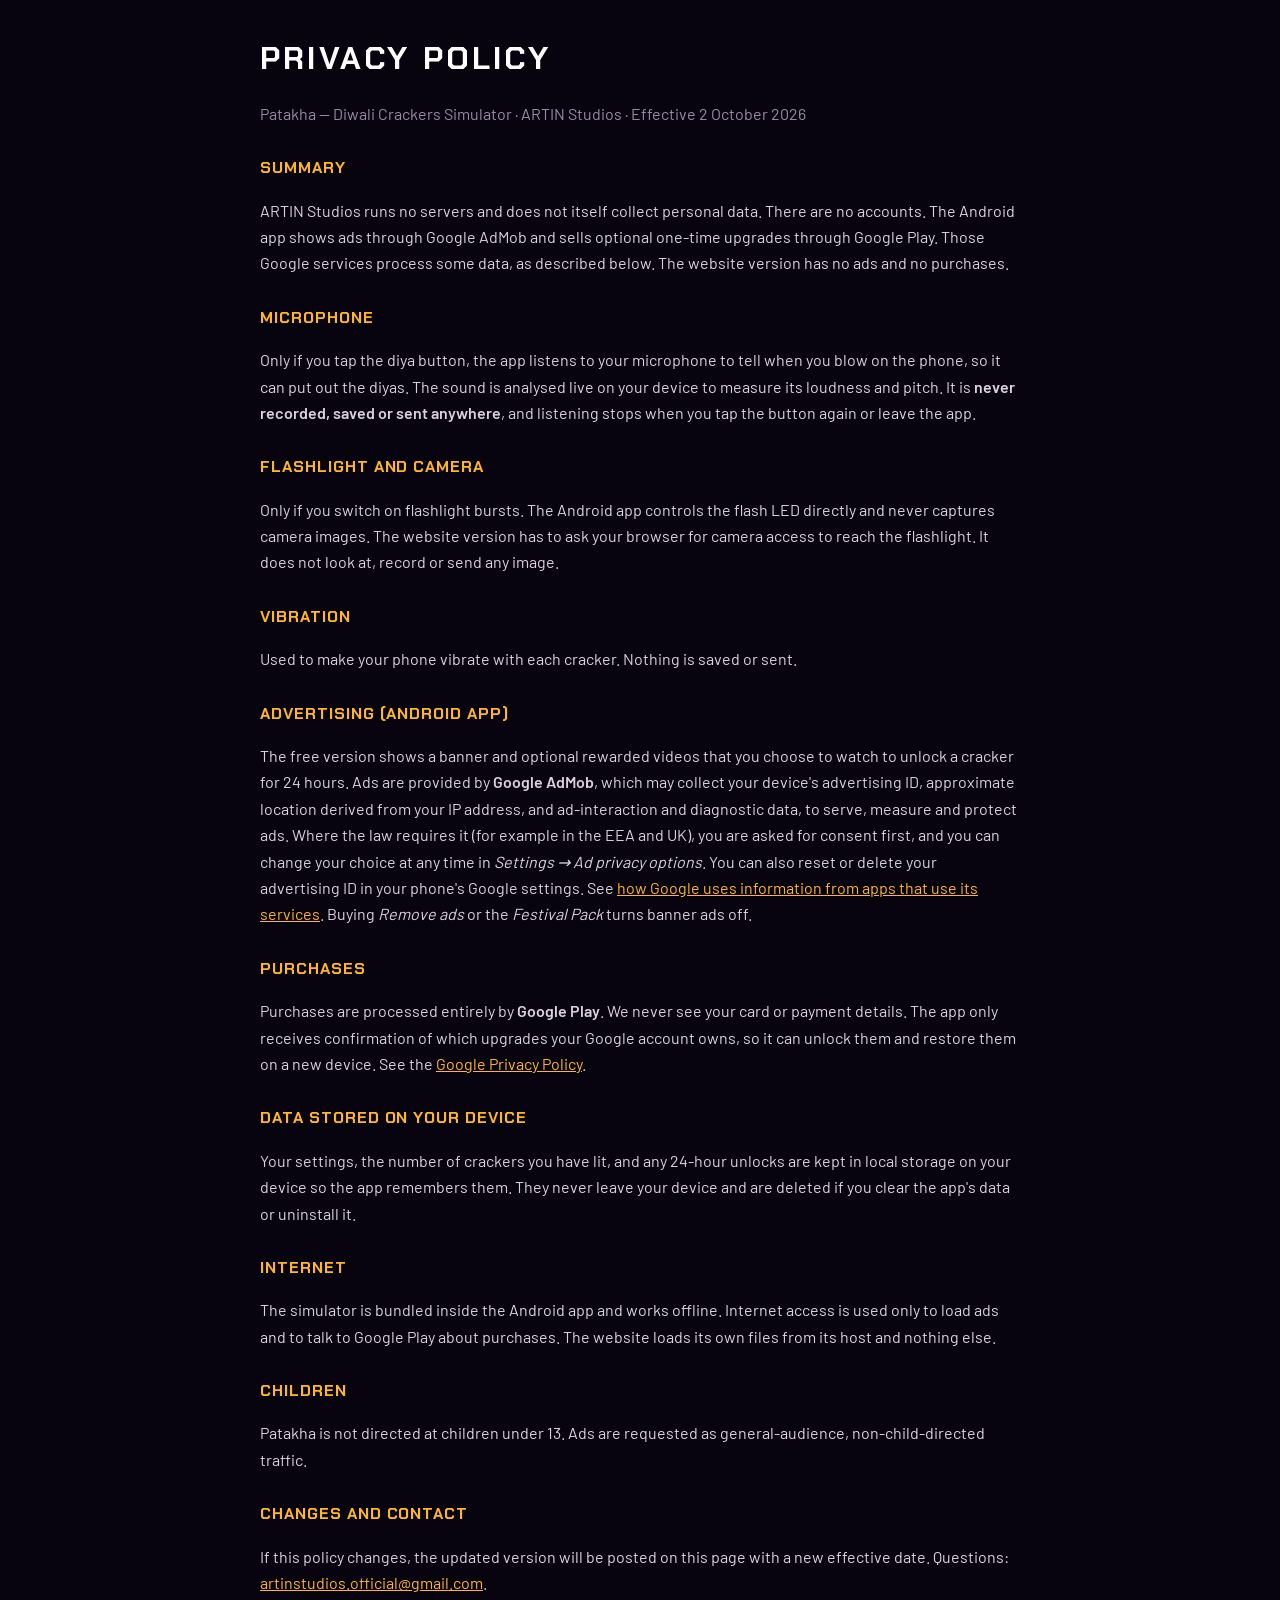
==== privacy.html @ 7e2923f3 "Patakha 0.1.0: Diwali Crackers Simulator web app First version of the ARTIN Studios Diwali crackers " ====
<!doctype html>
<html lang="en">
<head>
  <meta charset="utf-8" />
  <meta name="viewport" content="width=device-width, initial-scale=1" />
  <title>Privacy Policy — Patakha by ARTIN Studios</title>
  <link rel="stylesheet" href="css/fonts.css" />
  <style>
    body { margin: 0; background: #07040f; color: #ddd0e2; font: 16px/1.65 'Barlow', system-ui, sans-serif; }
    main { max-width: 760px; margin: 0 auto; padding: 32px 20px 60px; }
    h1 { font-family: 'Chakra Petch', sans-serif; font-weight: 700; letter-spacing: .1em; text-transform: uppercase; color: #fff; margin: 0 0 4px; }
    h2 { font-family: 'Chakra Petch', sans-serif; color: #ffb627; letter-spacing: .06em; text-transform: uppercase; font-size: 16px; margin: 28px 0 6px; }
    .muted { color: #9a8aa8; } a { color: #ffb627; }
  </style>
</head>
<body>
<main>
  <h1>Privacy Policy</h1>
  <p class="muted">Patakha — Diwali Crackers Simulator · ARTIN Studios · Effective 2 October 2026</p>

  <h2>Summary</h2>
  <p>ARTIN Studios runs no servers and does not itself collect personal data. There are no accounts. The Android app shows ads through Google AdMob and sells optional one-time upgrades through Google Play. Those Google services process some data, as described below. The website version has no ads and no purchases.</p>

  <h2>Microphone</h2>
  <p>Only if you tap the diya button, the app listens to your microphone to tell when you blow on the phone, so it can put out the diyas. The sound is analysed live on your device to measure its loudness and pitch. It is <b>never recorded, saved or sent anywhere</b>, and listening stops when you tap the button again or leave the app.</p>

  <h2>Flashlight and camera</h2>
  <p>Only if you switch on flashlight bursts. The Android app controls the flash LED directly and never captures camera images. The website version has to ask your browser for camera access to reach the flashlight. It does not look at, record or send any image.</p>

  <h2>Vibration</h2>
  <p>Used to make your phone vibrate with each cracker. Nothing is saved or sent.</p>

  <h2>Advertising (Android app)</h2>
  <p>The free version shows a banner and optional rewarded videos that you choose to watch to unlock a cracker for 24 hours. Ads are provided by <b>Google AdMob</b>, which may collect your device's advertising ID, approximate location derived from your IP address, and ad-interaction and diagnostic data, to serve, measure and protect ads. Where the law requires it (for example in the EEA and UK), you are asked for consent first, and you can change your choice at any time in <i>Settings → Ad privacy options</i>. You can also reset or delete your advertising ID in your phone's Google settings. See <a href="https://policies.google.com/technologies/partner-sites">how Google uses information from apps that use its services</a>. Buying <i>Remove ads</i> or the <i>Festival Pack</i> turns banner ads off.</p>

  <h2>Purchases</h2>
  <p>Purchases are processed entirely by <b>Google Play</b>. We never see your card or payment details. The app only receives confirmation of which upgrades your Google account owns, so it can unlock them and restore them on a new device. See the <a href="https://policies.google.com/privacy">Google Privacy Policy</a>.</p>

  <h2>Data stored on your device</h2>
  <p>Your settings, the number of crackers you have lit, and any 24-hour unlocks are kept in local storage on your device so the app remembers them. They never leave your device and are deleted if you clear the app's data or uninstall it.</p>

  <h2>Internet</h2>
  <p>The simulator is bundled inside the Android app and works offline. Internet access is used only to load ads and to talk to Google Play about purchases. The website loads its own files from its host and nothing else.</p>

  <h2>Children</h2>
  <p>Patakha is not directed at children under 13. Ads are requested as general-audience, non-child-directed traffic.</p>

  <h2>Changes and contact</h2>
  <p>If this policy changes, the updated version will be posted on this page with a new effective date. Questions: <a href="mailto:artinstudios.official@gmail.com">artinstudios.official@gmail.com</a>.</p>
</main>
</body>
</html>
---- css/fonts.css ----
/* Self-hosted Google Fonts (SIL Open Font License 1.1) so the app works offline. See fonts/README.md. */
@font-face {
  font-family: 'Barlow';
  font-style: normal;
  font-weight: 400;
  font-display: swap;
  src: url(../fonts/Barlow-400.woff2) format('woff2');
  unicode-range: U+0000-00FF, U+0131, U+0152-0153, U+02BB-02BC, U+02C6, U+02DA, U+02DC, U+0304, U+0308, U+0329, U+2000-206F, U+20AC, U+2122, U+2191, U+2193, U+2212, U+2215, U+FEFF, U+FFFD;
}
@font-face {
  font-family: 'Barlow';
  font-style: normal;
  font-weight: 500;
  font-display: swap;
  src: url(../fonts/Barlow-500.woff2) format('woff2');
  unicode-range: U+0000-00FF, U+0131, U+0152-0153, U+02BB-02BC, U+02C6, U+02DA, U+02DC, U+0304, U+0308, U+0329, U+2000-206F, U+20AC, U+2122, U+2191, U+2193, U+2212, U+2215, U+FEFF, U+FFFD;
}
@font-face {
  font-family: 'Barlow';
  font-style: normal;
  font-weight: 600;
  font-display: swap;
  src: url(../fonts/Barlow-600.woff2) format('woff2');
  unicode-range: U+0000-00FF, U+0131, U+0152-0153, U+02BB-02BC, U+02C6, U+02DA, U+02DC, U+0304, U+0308, U+0329, U+2000-206F, U+20AC, U+2122, U+2191, U+2193, U+2212, U+2215, U+FEFF, U+FFFD;
}
@font-face {
  font-family: 'Chakra Petch';
  font-style: normal;
  font-weight: 600;
  font-display: swap;
  src: url(../fonts/ChakraPetch-600.woff2) format('woff2');
  unicode-range: U+0000-00FF, U+0131, U+0152-0153, U+02BB-02BC, U+02C6, U+02DA, U+02DC, U+0304, U+0308, U+0329, U+2000-206F, U+20AC, U+2122, U+2191, U+2193, U+2212, U+2215, U+FEFF, U+FFFD;
}
@font-face {
  font-family: 'Chakra Petch';
  font-style: normal;
  font-weight: 700;
  font-display: swap;
  src: url(../fonts/ChakraPetch-700.woff2) format('woff2');
  unicode-range: U+0000-00FF, U+0131, U+0152-0153, U+02BB-02BC, U+02C6, U+02DA, U+02DC, U+0304, U+0308, U+0329, U+2000-206F, U+20AC, U+2122, U+2191, U+2193, U+2212, U+2215, U+FEFF, U+FFFD;
}
@font-face {
  font-family: 'Share Tech Mono';
  font-style: normal;
  font-weight: 400;
  font-display: swap;
  src: url(../fonts/ShareTechMono-400.woff2) format('woff2');
  unicode-range: U+0000-00FF, U+0131, U+0152-0153, U+02BB-02BC, U+02C6, U+02DA, U+02DC, U+0304, U+0308, U+0329, U+2000-206F, U+20AC, U+2122, U+2191, U+2193, U+2212, U+2215, U+FEFF, U+FFFD;
}
@font-face {
  font-family: 'Yatra One';
  font-style: normal;
  font-weight: 400;
  font-display: swap;
  src: url(../fonts/YatraOne-deva.woff2) format('woff2');
  unicode-range: U+0900-097F, U+1CD0-1CF9, U+200C-200D, U+20A8, U+20B9, U+20F0, U+25CC, U+A830-A839, U+A8E0-A8FF, U+11B00-11B09;
}
@font-face {
  font-family: 'Yatra One';
  font-style: normal;
  font-weight: 400;
  font-display: swap;
  src: url(../fonts/YatraOne-latin.woff2) format('woff2');
  unicode-range: U+0000-00FF, U+0131, U+0152-0153, U+02BB-02BC, U+02C6, U+02DA, U+02DC, U+0304, U+0308, U+0329, U+2000-206F, U+20AC, U+2122, U+2191, U+2193, U+2212, U+2215, U+FEFF, U+FFFD;
}
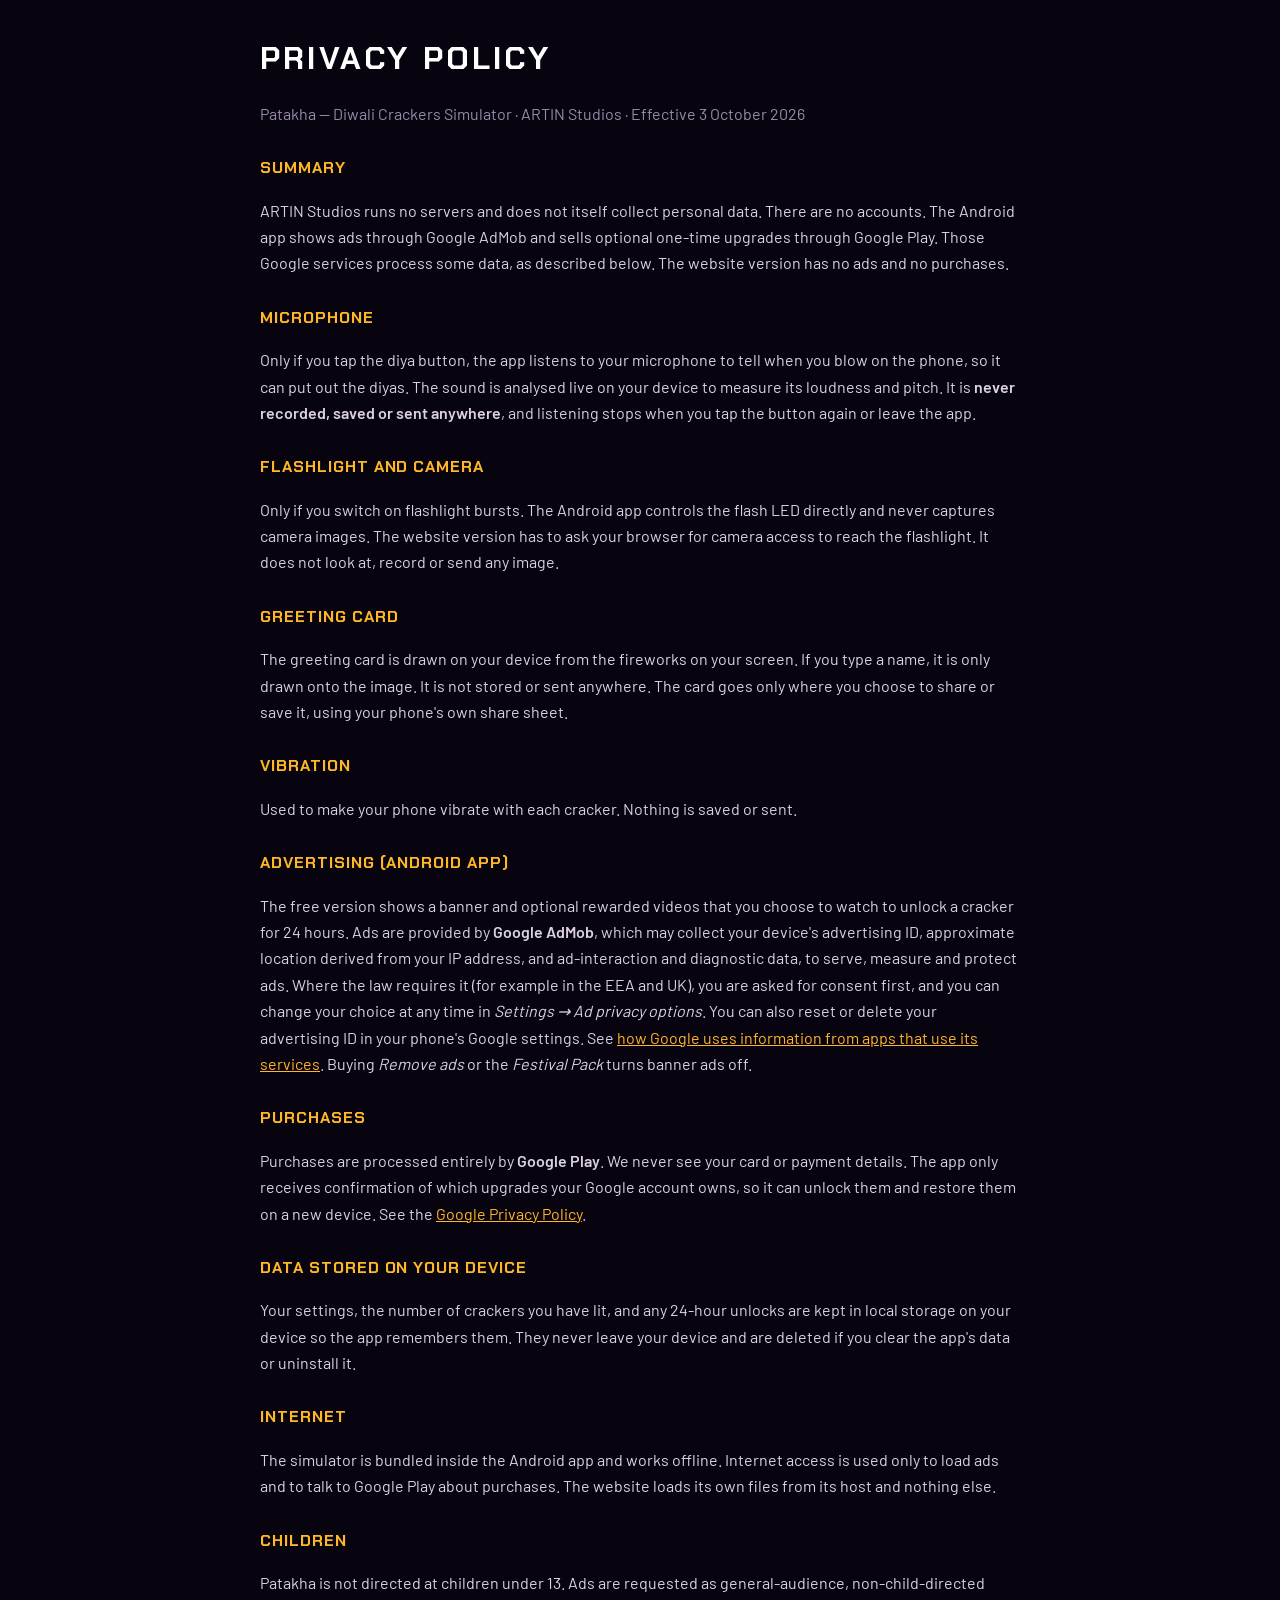
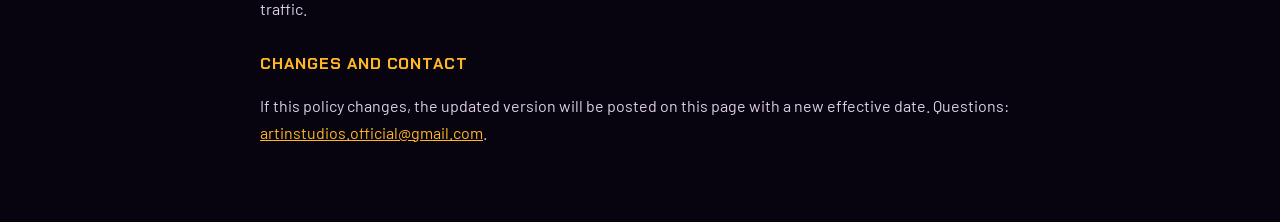
==== commit 6d295c3f: "Patakha 0.2.0: new logo, themes, mute/clear, sensitive blowing, more crackers - New lamp logo (flame" ====
--- a/privacy.html
+++ b/privacy.html
@@ -16,7 +16,7 @@
 <body>
 <main>
   <h1>Privacy Policy</h1>
-  <p class="muted">Patakha — Diwali Crackers Simulator · ARTIN Studios · Effective 2 October 2026</p>
+  <p class="muted">Patakha — Diwali Crackers Simulator · ARTIN Studios · Effective 3 October 2026</p>
 
   <h2>Summary</h2>
   <p>ARTIN Studios runs no servers and does not itself collect personal data. There are no accounts. The Android app shows ads through Google AdMob and sells optional one-time upgrades through Google Play. Those Google services process some data, as described below. The website version has no ads and no purchases.</p>
@@ -26,6 +26,9 @@
 
   <h2>Flashlight and camera</h2>
   <p>Only if you switch on flashlight bursts. The Android app controls the flash LED directly and never captures camera images. The website version has to ask your browser for camera access to reach the flashlight. It does not look at, record or send any image.</p>
+
+  <h2>Greeting card</h2>
+  <p>The greeting card is drawn on your device from the fireworks on your screen. If you type a name, it is only drawn onto the image. It is not stored or sent anywhere. The card goes only where you choose to share or save it, using your phone's own share sheet.</p>
 
   <h2>Vibration</h2>
   <p>Used to make your phone vibrate with each cracker. Nothing is saved or sent.</p>
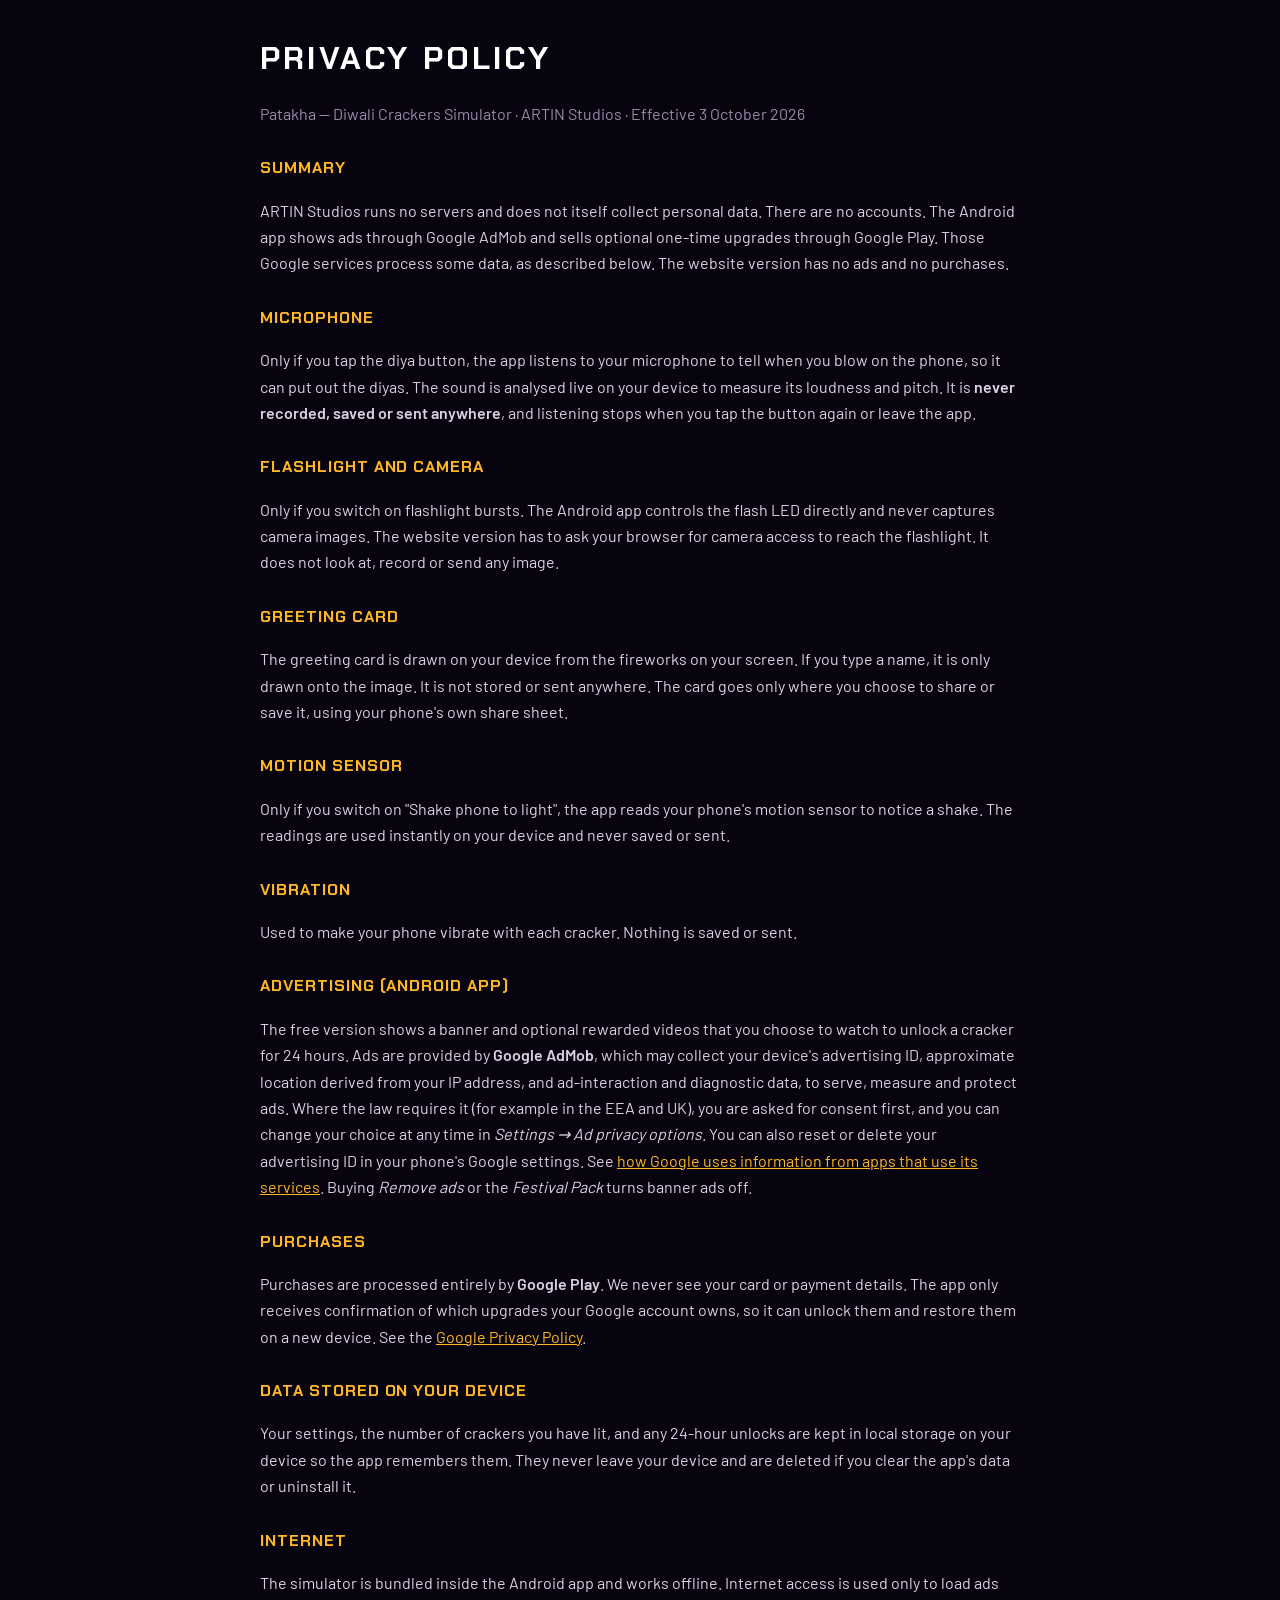
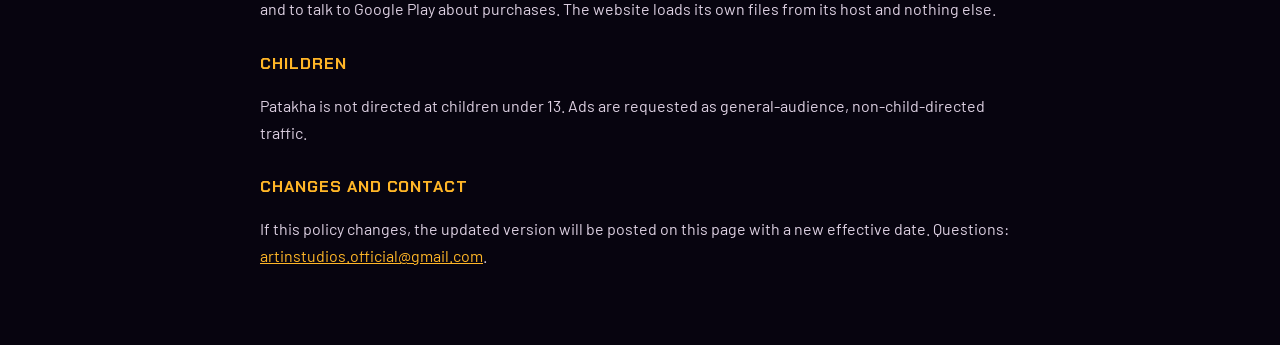
==== commit 59978529: "Patakha 0.3.0: real lighting, 10 backgrounds, About Diwali, green impact - Sparkler "A" logo (two ph" ====
--- a/privacy.html
+++ b/privacy.html
@@ -30,6 +30,9 @@
   <h2>Greeting card</h2>
   <p>The greeting card is drawn on your device from the fireworks on your screen. If you type a name, it is only drawn onto the image. It is not stored or sent anywhere. The card goes only where you choose to share or save it, using your phone's own share sheet.</p>
 
+  <h2>Motion sensor</h2>
+  <p>Only if you switch on "Shake phone to light", the app reads your phone's motion sensor to notice a shake. The readings are used instantly on your device and never saved or sent.</p>
+
   <h2>Vibration</h2>
   <p>Used to make your phone vibrate with each cracker. Nothing is saved or sent.</p>
 
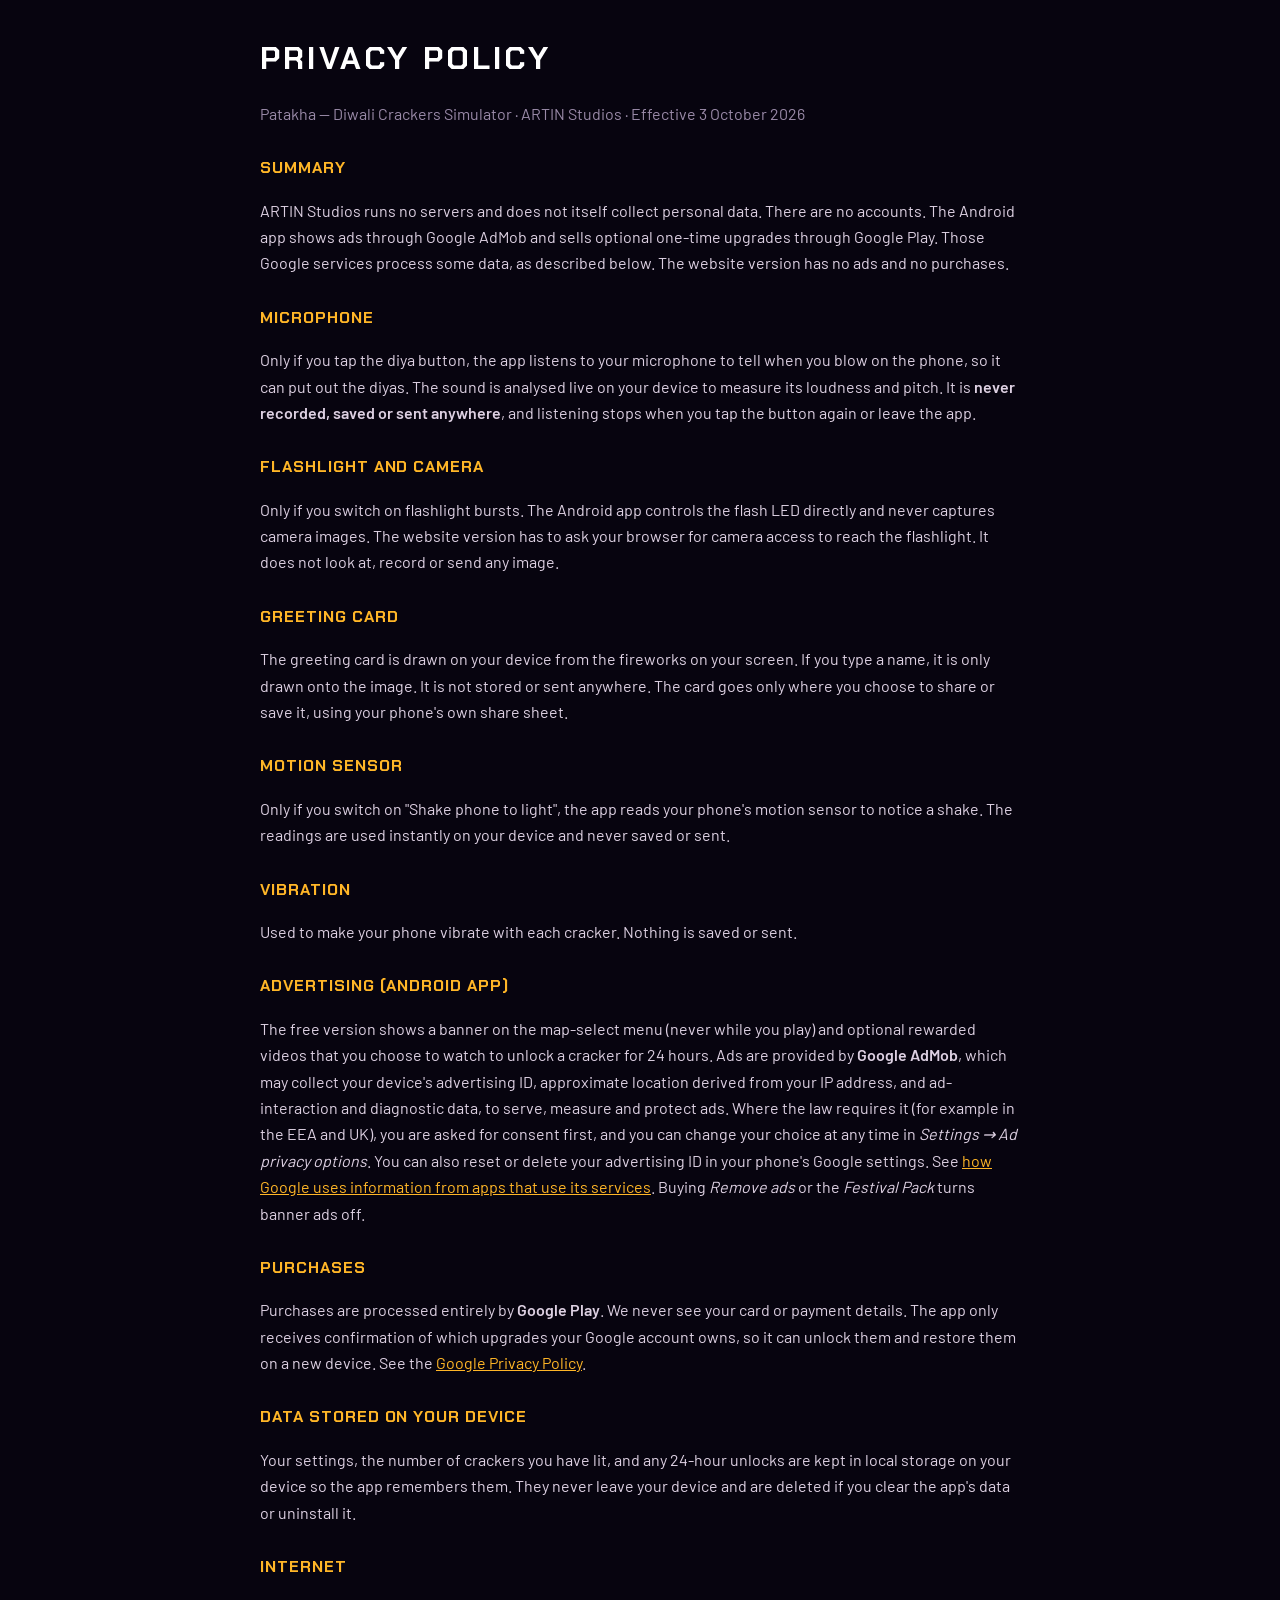
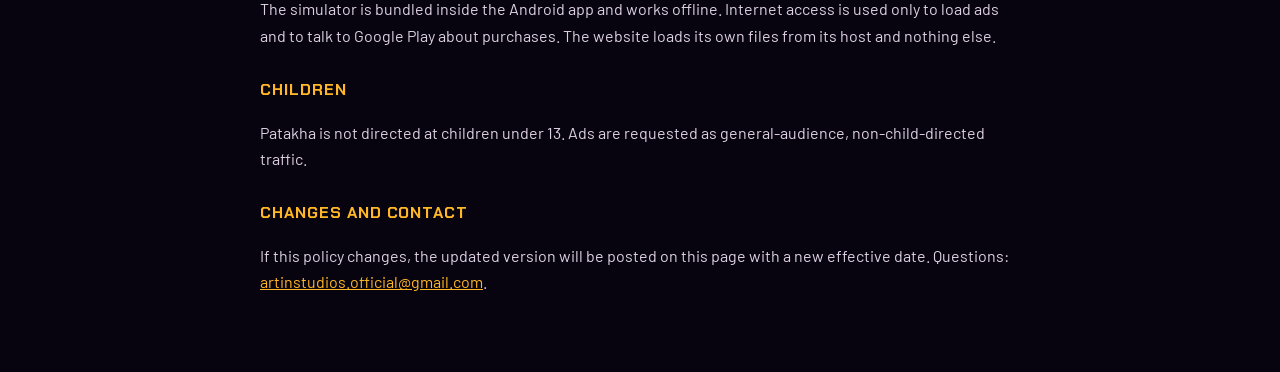
==== commit de41efb1: "Patakha 0.9.0: easy controls, tutorial, no ads in play Banner ads now show only on the map-select me" ====
--- a/privacy.html
+++ b/privacy.html
@@ -37,7 +37,7 @@
   <p>Used to make your phone vibrate with each cracker. Nothing is saved or sent.</p>
 
   <h2>Advertising (Android app)</h2>
-  <p>The free version shows a banner and optional rewarded videos that you choose to watch to unlock a cracker for 24 hours. Ads are provided by <b>Google AdMob</b>, which may collect your device's advertising ID, approximate location derived from your IP address, and ad-interaction and diagnostic data, to serve, measure and protect ads. Where the law requires it (for example in the EEA and UK), you are asked for consent first, and you can change your choice at any time in <i>Settings → Ad privacy options</i>. You can also reset or delete your advertising ID in your phone's Google settings. See <a href="https://policies.google.com/technologies/partner-sites">how Google uses information from apps that use its services</a>. Buying <i>Remove ads</i> or the <i>Festival Pack</i> turns banner ads off.</p>
+  <p>The free version shows a banner on the map-select menu (never while you play) and optional rewarded videos that you choose to watch to unlock a cracker for 24 hours. Ads are provided by <b>Google AdMob</b>, which may collect your device's advertising ID, approximate location derived from your IP address, and ad-interaction and diagnostic data, to serve, measure and protect ads. Where the law requires it (for example in the EEA and UK), you are asked for consent first, and you can change your choice at any time in <i>Settings → Ad privacy options</i>. You can also reset or delete your advertising ID in your phone's Google settings. See <a href="https://policies.google.com/technologies/partner-sites">how Google uses information from apps that use its services</a>. Buying <i>Remove ads</i> or the <i>Festival Pack</i> turns banner ads off.</p>
 
   <h2>Purchases</h2>
   <p>Purchases are processed entirely by <b>Google Play</b>. We never see your card or payment details. The app only receives confirmation of which upgrades your Google account owns, so it can unlock them and restore them on a new device. See the <a href="https://policies.google.com/privacy">Google Privacy Policy</a>.</p>
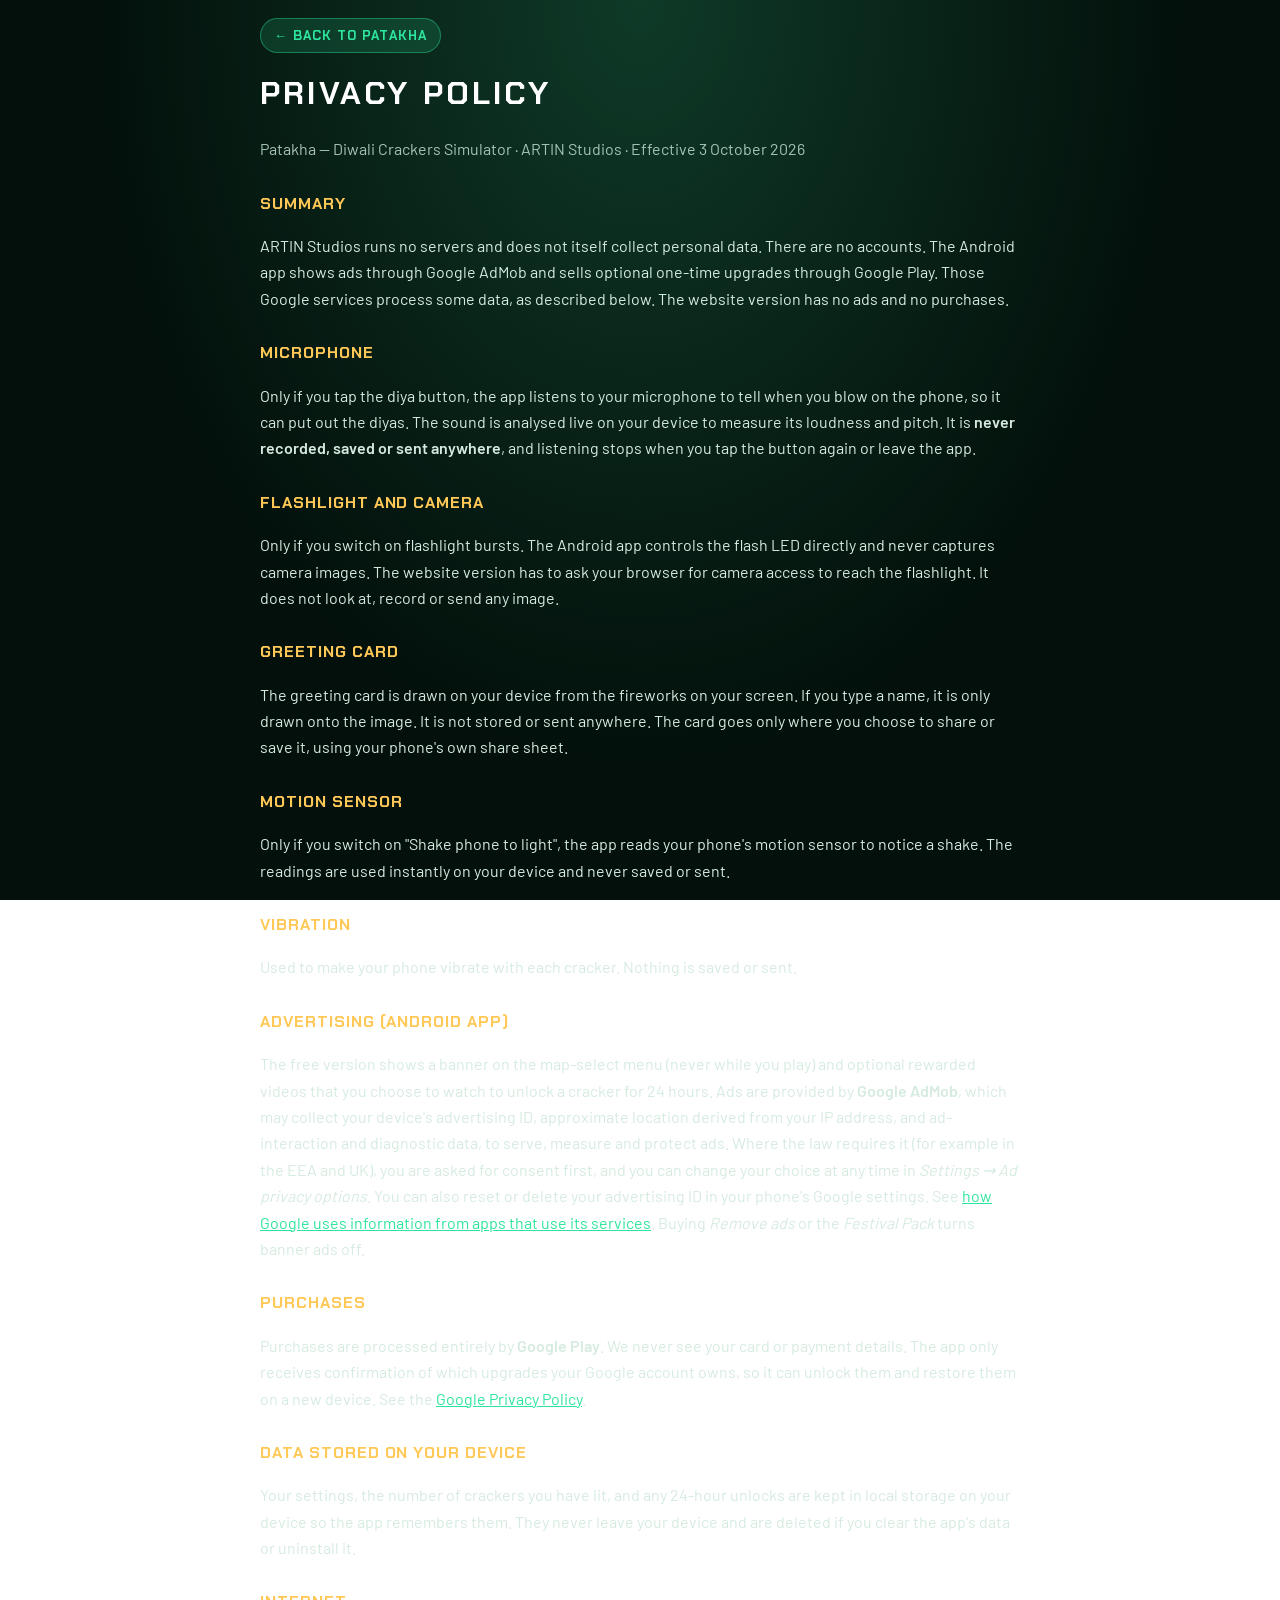
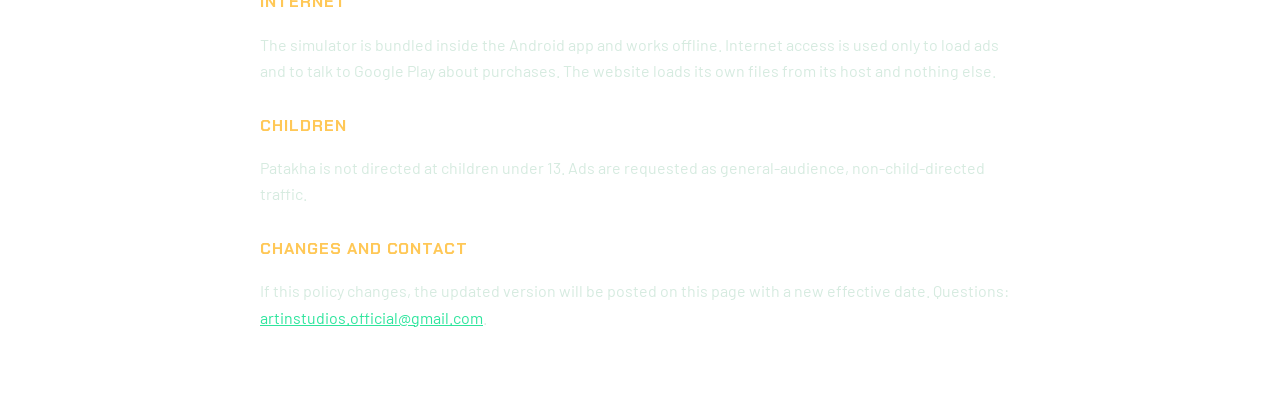
==== commit 4d902f20: "Patakha 0.10.0: 35 crackers, wait and watch, one action button Adds 22 crackers (35 in all, 76 varia" ====
--- a/privacy.html
+++ b/privacy.html
@@ -5,16 +5,19 @@
   <meta name="viewport" content="width=device-width, initial-scale=1" />
   <title>Privacy Policy — Patakha by ARTIN Studios</title>
   <link rel="stylesheet" href="css/fonts.css" />
+  <meta name="theme-color" content="#03100b" />
   <style>
-    body { margin: 0; background: #07040f; color: #ddd0e2; font: 16px/1.65 'Barlow', system-ui, sans-serif; }
-    main { max-width: 760px; margin: 0 auto; padding: 32px 20px 60px; }
+    body { margin: 0; background: radial-gradient(ellipse at 50% 0%, #0f3a28, #03100b 60%) fixed; color: #d6ebe0; font: 16px/1.65 'Barlow', system-ui, sans-serif; }
+    main { max-width: 760px; margin: 0 auto; padding: 18px 20px 60px; }
+    .back-link { display: inline-flex; align-items: center; gap: 6px; margin-bottom: 14px; padding: 7px 14px; border-radius: 999px; background: rgba(46, 229, 157, 0.14); box-shadow: inset 0 0 0 1px rgba(46, 229, 157, 0.4); color: #2ee59d; font-family: 'Chakra Petch', sans-serif; font-weight: 700; letter-spacing: .08em; text-transform: uppercase; font-size: 13px; text-decoration: none; }
     h1 { font-family: 'Chakra Petch', sans-serif; font-weight: 700; letter-spacing: .1em; text-transform: uppercase; color: #fff; margin: 0 0 4px; }
-    h2 { font-family: 'Chakra Petch', sans-serif; color: #ffb627; letter-spacing: .06em; text-transform: uppercase; font-size: 16px; margin: 28px 0 6px; }
-    .muted { color: #9a8aa8; } a { color: #ffb627; }
+    h2 { font-family: 'Chakra Petch', sans-serif; color: #ffc857; letter-spacing: .06em; text-transform: uppercase; font-size: 16px; margin: 28px 0 6px; }
+    .muted { color: #a6c4b6; } a { color: #2ee59d; }
   </style>
 </head>
 <body>
 <main>
+  <a class="back-link" href="index.html" onclick="if (history.length > 1) { history.back(); return false; }">&larr; Back to Patakha</a>
   <h1>Privacy Policy</h1>
   <p class="muted">Patakha — Diwali Crackers Simulator · ARTIN Studios · Effective 3 October 2026</p>
 
@@ -54,5 +57,9 @@
   <h2>Changes and contact</h2>
   <p>If this policy changes, the updated version will be posted on this page with a new effective date. Questions: <a href="mailto:artinstudios.official@gmail.com">artinstudios.official@gmail.com</a>.</p>
 </main>
+<script>
+  // Android back button: return to the game instead of closing the app
+  window.artinBack = () => { if (history.length > 1) history.back(); else location.href = 'index.html'; return true; };
+</script>
 </body>
 </html>
